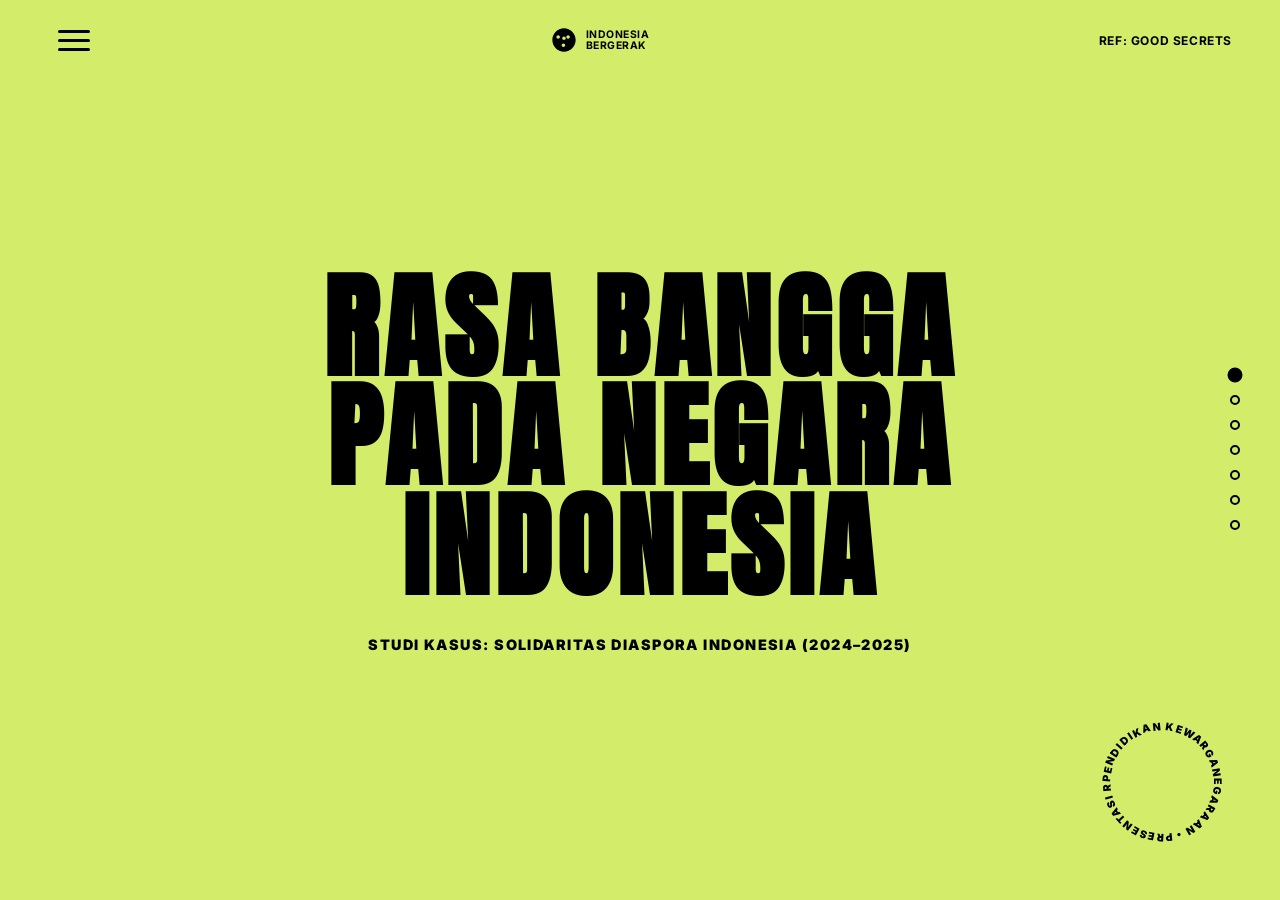
==== index.html @ c0ec4dff "feat: add PKN course materials and leadership reflection assignment documents" ====
<!DOCTYPE html>
<html lang="id">
<head>
  <meta charset="UTF-8">
  <meta name="viewport" content="width=device-width, initial-scale=1.0">
  <title>Rasa Bangga pada Negara Indonesia - Presentasi PKN</title>
  
  <!-- Google Fonts: Inter and Anton -->
  <link rel="preconnect" href="https://fonts.googleapis.com">
  <link rel="preconnect" href="https://fonts.gstatic.com" crossorigin>
  <link href="https://fonts.googleapis.com/css2?family=Anton&family=Inter:wght@400;500;700;900&display=swap" rel="stylesheet">
  
  <link rel="stylesheet" href="style.css">
</head>
<body class="theme-lime">

  <!-- Core Icons (SVGs) -->
  <svg style="display: none;">
    <!-- Megaphone Icon -->
    <g id="icon-megaphone">
      <path d="M20 21h-4v-2h4v2zm-2-8.5c0-.83.67-1.5 1.5-1.5s1.5.67 1.5 1.5-.67 1.5-1.5 1.5-1.5-.67-1.5-1.5zm-5-3.5c0-.83.67-1.5 1.5-1.5s1.5.67 1.5 1.5-.67 1.5-1.5 1.5-1.5-.67-1.5-1.5zM3 9v6h4l5 5V4L7 9H3zm13.5 3c0-1.77-1.02-3.29-2.5-4.03v8.05c1.48-.73 2.5-2.25 2.5-4.02z"/>
    </g>
    <!-- Globe/World Icon -->
    <g id="icon-globe">
      <path d="M12 2C6.48 2 2 6.48 2 12s4.48 10 10 10 10-4.48 10-10S17.52 2 12 2zm-1 17.93c-3.95-.49-7-3.85-7-7.93 0-.62.08-1.21.21-1.79L9 15v1c0 1.1.9 2 2 2v1.93zm6.9-2.53c-.26-.81-1-1.4-1.9-1.4h-1v-3c0-.55-.45-1-1-1h-6v-2h2c.55 0 1-.45 1-1V7h2c1.1 0 2-.9 2-2v-.41c2.93 1.19 5 4.06 5 7.41 0 2.08-.8 3.97-2.1 5.39z"/>
    </g>
    <!-- Palm Tree Icon -->
    <g id="icon-palm">
      <path d="M12 2C6.48 2 2 6.48 2 12c0 4.19 2.58 7.78 6.26 9.29.34-.69.74-1.63.74-2.29 0-.48-.06-.9-.12-1.39-2.18-.57-3.88-2.52-3.88-4.91 0-2.31 1.58-4.24 3.7-4.81.08.77.2 1.83.4 2.87-1.47.65-2.48 2.13-2.48 3.84 0 1.79 1.1 3.29 2.67 3.89-.04-.54-.1-1.23-.1-1.89 0-3.32 1.34-6 3-6s3 2.68 3 6c0 .66-.06 1.35-.1 1.89 1.57-.6 2.67-2.1 2.67-3.89 0-1.71-1.01-3.19-2.48-3.84.2-1.04.32-2.1.4-2.87 2.12.57 3.7 2.5 3.7 4.81 0 2.39-1.7 4.34-3.88 4.91-.06.49-.12.91-.12 1.39 0 .66.4 1.6.74 2.29C19.42 19.78 22 16.19 22 12c0-5.52-4.48-10-10-10zm.5 12h-1v4h1v-4z"/>
    </g>
    <!-- Solidarity Fist Icon -->
    <g id="icon-fist">
      <path d="M12 2C6.48 2 2 6.48 2 12c0 3.77 2.09 7.05 5.19 8.78L8.7 18.2C6.4 16.9 5 14.6 5 12c0-3.9 3.1-7 7-7s7 3.1 7 7c0 2.6-1.4 4.9-3.7 6.2l1.5 2.6c3.1-1.7 5.2-5 5.2-8.8 0-5.52-4.48-10-10-10zm0 4c-3.3 0-6 2.7-6 6 0 1.9 1 3.6 2.4 4.6l1.5-2.6c-.6-.6-.9-1.3-.9-2 0-1.7 1.3-3 3-3s3 1.3 3 3c0 .7-.3 1.4-.9 2l1.5 2.6c1.4-1 2.4-2.7 2.4-4.6 0-3.3-2.7-6-6-6z"/>
    </g>
    <!-- Butterfly Icon (Good Secrets Stamp) -->
    <g id="icon-butterfly">
      <path d="M12 2C6.5 2 2 6.5 2 12s4.5 10 10 10 10-4.5 10-10S17.5 2 12 2zm1 14.5c0 .8-.7 1.5-1.5 1.5s-1.5-.7-1.5-1.5.7-1.5 1.5-1.5 1.5.7 1.5 1.5zm-1-4.5c-.8 0-1.5-.7-1.5-1.5s.7-1.5 1.5-1.5 1.5.7 1.5 1.5-.7 1.5-1.5 1.5zM8.5 9.5c0 .8-.7 1.5-1.5 1.5S5.5 10.3 5.5 9.5 6.2 8 7 8s1.5.7 1.5 1.5zm8.5 0c0 .8-.7 1.5-1.5 1.5s-1.5-.7-1.5-1.5.7-1.5 1.5-1.5 1.5.7 1.5 1.5z"/>
    </g>
    <!-- Speech bubble Q&A Icon -->
    <g id="icon-speech">
      <path d="M20 2H4c-1.1 0-1.99.9-1.99 2L2 22l4-4h14c1.1 0 2-.9 2-2V4c0-1.1-.9-2-2-2zM6 9h12v2H6V9zm8 5H6v-2h8v2zm4-6H6V6h12v2z"/>
    </g>
  </svg>

  <!-- Navigation Chrome -->
  <header>
    <!-- Left: Hamburger button -->
    <button class="menu-btn" aria-label="Buka Menu" id="menuToggle">
      <span></span>
      <span></span>
      <span></span>
    </button>

    <!-- Center: Dynamic Logo stamp -->
    <div class="logo-center" id="logoCenter">
      <svg viewBox="0 0 24 24">
        <use xlink:href="#icon-butterfly"></use>
      </svg>
      <div style="display: flex; flex-direction: column; font-size: 0.65rem; font-weight: 700; line-height: 1.1; text-transform: uppercase; letter-spacing: 0.05em;">
        <span>Indonesia</span>
        <span>Bergerak</span>
      </div>
    </div>

    <!-- Right: Reference link -->
    <div class="nav-right">
      <a href="https://goodsecrets.co/" target="_blank" class="nav-link" style="font-size: 0.75rem;">Ref: Good Secrets</a>
    </div>
  </header>

  <!-- Slanted Sidebar Drawer -->
  <div class="sidebar" id="sidebarMenu">
    <nav class="sidebar-nav">
      <a href="#cover" class="sidebar-link" data-slide="0"><span>01</span>Cover</a>
      <a href="#intro" class="sidebar-link" data-slide="1"><span>02</span>Latar Belakang</a>
      <a href="#linimasa" class="sidebar-link" data-slide="2"><span>03</span>Linimasa</a>
      <a href="#aksi" class="sidebar-link" data-slide="3"><span>04</span>Cara Aksi</a>
      <a href="#konsep" class="sidebar-link" data-slide="4"><span>05</span>Patriotisme Kritis</a>
      <a href="#refleksi" class="sidebar-link" data-slide="5"><span>06</span>Refleksi Diri</a>
      <a href="#penutup" class="sidebar-link" data-slide="6"><span>07</span>Penutup</a>
    </nav>
  </div>

  <!-- Scroll snaps container -->
  <main class="scroll-container" id="scrollContainer">

    <!-- Slide 1: Cover (Hero) -->
    <section id="cover" class="theme-lime" data-theme="lime">
      <div class="slide-content-full" style="text-align: center;">
        <h1 class="display-text" style="color: var(--color-pure-black);">
          Rasa Bangga<br>Pada Negara<br>Indonesia
        </h1>
        <p class="body-text" style="margin: 0 auto; text-transform: uppercase; font-weight: 900; letter-spacing: 0.1em; font-size: 0.9rem;">
          Studi Kasus: Solidaritas Diaspora Indonesia (2024–2025)
        </p>
      </div>

      <!-- Rotating Circle Badge (Good Secrets Style) -->
      <div class="rotating-badge">
        <svg viewBox="0 0 100 100">
          <path id="circlePath" d="M 50, 50 m -37, 0 a 37,37 0 1,1 74,0 a 37,37 0 1,1 -74,0" fill="none"/>
          <text font-size="7.5" font-weight="900" fill="currentColor" letter-spacing="1">
            <textPath xlink:href="#circlePath">
              PENDIDIKAN KEWARGANEGARAAN • PRESENTASI REFLEKSI DIRI • 
            </textPath>
          </text>
        </svg>
      </div>
    </section>

    <!-- Slide 2: Latar Belakang -->
    <section id="intro" class="theme-indigo" data-theme="indigo">
      <div class="repeating-outline">LATAR BELAKANG</div>
      <div class="slide-grid">
        <div>
          <h2 class="display-text">
            Bergerak<br>Dari Jauh
            <span class="glyph pink">
              <svg viewBox="0 0 24 24" style="width:100%; height:100%; fill:inherit;"><use xlink:href="#icon-globe"></use></svg>
            </span>
          </h2>
        </div>
        <div class="glass-card">
          <h3 class="sub-display hl-lime">Solidaritas Lintas 4 Benua</h3>
          <p class="body-text" style="color: var(--color-offwhite);">
            Biasanya, rasa bangga terhadap negara ditunjukkan lewat cara pasif seperti mempromosikan pariwisata atau budaya. Namun, sejak pertengahan 2024, jutaan diaspora Indonesia membuktikan kebanggaan mereka secara aktif dengan <strong class="hl-lime">turun ke jalan di berbagai negara</strong> untuk mengawal keadilan demokrasi di tanah air.
          </p>
          <p class="body-text" style="color: var(--color-lime); margin-top: 1rem; font-weight: 700;">
            Estimasi Diaspora: 6 - 9 Juta Jiwa di seluruh dunia.
          </p>
        </div>
      </div>
    </section>

    <!-- Slide 3: Linimasa Gerakan -->
    <section id="linimasa" class="theme-dark" data-theme="dark">
      <div class="slide-content-full">
        <h2 class="display-text" style="font-size: clamp(2.5rem, 6vw, 5rem); margin-bottom: 3rem;">
          Linimasa Aksi Diaspora
          <span class="glyph mint">
            <svg viewBox="0 0 24 24" style="width:100%; height:100%; fill:inherit;"><use xlink:href="#icon-palm"></use></svg>
          </span>
        </h2>
        
        <div class="timeline-container">
          <!-- Card 1 -->
          <div class="timeline-card">
            <div class="timeline-date">Agt 2024</div>
            <div class="timeline-title hl-lime">Melbourne Bergerak</div>
            <p class="body-text" style="font-size: 1rem; color: #ccc;">
              Aksi perdana digelar mahasiswa doktoral di depan KJRI Melbourne, menyoroti kekhawatiran terhadap situasi konstitusional tanah air secara damai dan mandiri.
            </p>
          </div>
          <!-- Card 2 -->
          <div class="timeline-card" style="border-top-color: var(--color-pink);">
            <div class="timeline-date" style="color: var(--color-pink);">Mar 2025</div>
            <div class="timeline-title hl-lime">Indonesia Gelap</div>
            <p class="body-text" style="font-size: 1rem; color: #ccc;">
              Aksi serentak di Melbourne (Australia) dan Brandenburg Gate (Berlin, Jerman). Diaspora membentangkan spanduk bertuliskan isu kemunduran demokrasi.
            </p>
          </div>
          <!-- Card 3 -->
          <div class="timeline-card" style="border-top-color: var(--color-mint);">
            <div class="timeline-date" style="color: var(--color-mint);">Sept 2025</div>
            <div class="timeline-title hl-lime">Puncak Gelombang</div>
            <p class="body-text" style="font-size: 1rem; color: #ccc;">
              Lebih dari 400 WNI berkumpul di Federation Square, Melbourne menyuarakan tuntutan, disusul demonstrasi serupa di New York, London, dan Rotterdam.
            </p>
          </div>
        </div>
      </div>
    </section>

    <!-- Slide 4: Cara Aksi & Karakteristik -->
    <section id="aksi" class="theme-lime" data-theme="lime">
      <div class="slide-content-full">
        <h2 class="display-text" style="font-size: clamp(2.5rem, 6vw, 5rem); color: var(--color-pure-black);">
          Aksi yang Kreatif & Bermartabat
          <span class="glyph coral">
            <svg viewBox="0 0 24 24" style="width:100%; height:100%; fill:inherit;"><use xlink:href="#icon-megaphone"></use></svg>
          </span>
        </h2>

        <div class="feature-grid">
          <!-- Feature 1 -->
          <div class="feature-card">
            <svg class="feature-icon" viewBox="0 0 24 24"><use xlink:href="#icon-megaphone"></use></svg>
            <h3 class="feature-title">Seni & Puisi</h3>
            <p style="font-size: 0.9rem; line-height: 1.4;">Menggunakan sastra dan orasi puitis sebagai bentuk protes damai nan berkelas.</p>
          </div>
          <!-- Feature 2 -->
          <div class="feature-card">
            <svg class="feature-icon" viewBox="0 0 24 24"><use xlink:href="#icon-globe"></use></svg>
            <h3 class="feature-title">Musik</h3>
            <p style="font-size: 0.9rem; line-height: 1.4;">Menyanyikan lagu kebangsaan dan perjuangan di ruang publik perkotaan luar negeri.</p>
          </div>
          <!-- Feature 3 -->
          <div class="feature-card">
            <svg class="feature-icon" viewBox="0 0 24 24"><use xlink:href="#icon-fist"></use></svg>
            <h3 class="feature-title">Petisi</h3>
            <p style="font-size: 0.9rem; line-height: 1.4;">Menyusun surat terbuka dan menggalang tanda tangan petisi untuk pembuat kebijakan.</p>
          </div>
          <!-- Feature 4 -->
          <div class="feature-card">
            <svg class="feature-icon" viewBox="0 0 24 24"><use xlink:href="#icon-butterfly"></use></svg>
            <h3 class="feature-title">Lokal & Global</h3>
            <p style="font-size: 0.9rem; line-height: 1.4;">Berkolaborasi dengan jaringan internasional untuk mempopulerkan isu keadilan.</p>
          </div>
        </div>
      </div>
    </section>

    <!-- Slide 5: Konsep Patriotisme Kritis -->
    <section id="konsep" class="theme-indigo" data-theme="indigo">
      <div class="repeating-outline" style="-webkit-text-stroke: 1px rgba(255,255,255,0.08);">PATRIOTISME</div>
      <div class="slide-content-full">
        <h2 class="display-text" style="font-size: clamp(3rem, 7vw, 6rem);">
          Patriotisme<br>Kritis
          <span class="glyph pink">
            <svg viewBox="0 0 24 24" style="width:100%; height:100%; fill:inherit;"><use xlink:href="#icon-fist"></use></svg>
          </span>
        </h2>
        <div style="max-width: 900px; margin-top: 2rem;">
          <p class="sub-display hl-lime">Rasa Bangga Tidak Selalu Berwajah Senyuman</p>
          <p class="body-text" style="color: var(--color-offwhite); font-size: 1.35rem; line-height: 1.7;">
            Kebanggaan sejati tidak menuntut warganya membenarkan segala tindakan negara. Konsep <strong class="hl-lime">Patriotisme Kritis</strong> mengajarkan bahwa bentuk cinta tanah air terbesar justru ditunjukkan ketika warga negaranya memiliki keberanian untuk meluruskan hal-hal menyimpang, demi menjaga cita-cita luhur Pancasila dan konstitusi tetap tegak.
          </p>
        </div>
      </div>
    </section>

    <!-- Slide 6: Refleksi Diri -->
    <section id="refleksi" class="theme-offwhite" data-theme="offwhite">
      <div class="slide-content-full">
        <div class="qa-box">
          <div class="question">
            <h2 class="sub-display hl-lime" style="margin-bottom: 0.5rem; font-size: 1.2rem; font-family: var(--font-body); letter-spacing: 0.05em;">Pertanyaan Refleksi</h2>
            <h3 style="font-family: var(--font-body); font-weight: 800; font-size: clamp(1.8rem, 3.5vw, 2.6rem); margin-bottom: 0; color: var(--color-offwhite); line-height: 1.2; letter-spacing: -0.02em;">
              Apakah Anda bangga menjadi Warga Negara Indonesia?
            </h3>
          </div>
          <div class="answer">
            <h2 class="sub-display hl-pink" style="margin-bottom: 0.5rem; font-size: 1.2rem; font-family: var(--font-body); letter-spacing: 0.05em;">Jawaban & Penjelasan</h2>
            <p class="body-text" style="font-size: clamp(1rem, 1.6vw, 1.2rem); line-height: 1.6; color: #ddd;">
              <strong class="hl-lime">Ya, saya sangat bangga.</strong> Kebanggaan saya tidak semata-mata bertumpu pada warisan sejarah masa lalu, pariwisata, atau kebudayaan. Lebih dari itu, saya bangga pada <strong class="hl-pink">karakter masyarakatnya yang tidak apatis</strong>. Solidaritas diaspora membuktikan bahwa empati melampaui batas geografis. Saya bangga menjadi bagian dari warga negara yang kritis, dinamis, dan memiliki kepedulian mendalam terhadap masa depan demokrasi serta keadilan sosial di Indonesia.
            </p>
          </div>
        </div>
      </div>
    </section>

    <!-- Slide 7: Penutup -->
    <section id="penutup" class="theme-dark" data-theme="dark">
      <div class="slide-content-full" style="text-align: center;">
        <h2 class="display-text" style="color: var(--color-lime); font-size: clamp(4rem, 10vw, 9rem);">
          WOW. YES. SOLD.<br>TERIMA KASIH
        </h2>
        <p class="body-text" style="margin: 2rem auto 0; font-size: 1.1rem; color: #ccc; max-width: 600px;">
          "Rasa bangga yang sejati adalah rasa bangga yang mendorong perbaikan ke arah yang lebih baik."
        </p>
        <div style="margin-top: 3rem; display: flex; justify-content: center; gap: 2rem; font-size: 0.8rem; text-transform: uppercase; letter-spacing: 0.05em; font-weight: 700; color: var(--color-offwhite);">
          <span>Referensi: Kompas • Tempo • CNBC • VOA</span>
        </div>
      </div>
    </section>

  </main>

  <!-- Floating Dot Navigation (Right Side) -->
  <div class="dot-nav" id="dotNav">
    <button class="dot-link active" data-slide="0" aria-label="Slide 1" title="Cover"></button>
    <button class="dot-link" data-slide="1" aria-label="Slide 2" title="Latar Belakang"></button>
    <button class="dot-link" data-slide="2" aria-label="Slide 3" title="Linimasa"></button>
    <button class="dot-link" data-slide="3" aria-label="Slide 4" title="Cara Aksi"></button>
    <button class="dot-link" data-slide="4" aria-label="Slide 5" title="Patriotisme Kritis"></button>
    <button class="dot-link" data-slide="5" aria-label="Slide 6" title="Refleksi Diri"></button>
    <button class="dot-link" data-slide="6" aria-label="Slide 7" title="Penutup"></button>
  </div>

  <script src="script.js"></script>
</body>
</html>
---- style.css ----
:root {
  /* Colors from Good Secrets */
  --color-lime: #d3ed6b;
  --color-indigo: #6464ff;
  --color-dark: #0e0e0e;
  --color-offwhite: #efefef;
  --color-pure-black: #000000;
  
  --color-pink: #db53e2;
  --color-mint: #58ba98;
  --color-coral: #f1584b;

  /* Fonts */
  --font-display: 'Anton', sans-serif;
  --font-body: 'Inter', sans-serif;

  /* Navigation & UI sizing */
  --header-height: 80px;
}

* {
  box-sizing: border-box;
  margin: 0;
  padding: 0;
  -webkit-font-smoothing: antialiased;
  -moz-osx-font-smoothing: grayscale;
}

body {
  font-family: var(--font-body);
  background-color: var(--color-lime);
  color: var(--color-pure-black);
  overflow: hidden;
  transition: background-color 0.8s cubic-bezier(0.16, 1, 0.3, 1), color 0.8s cubic-bezier(0.16, 1, 0.3, 1);
  height: 100vh;
  width: 100vw;
}

/* Custom Scroll Container for Snap Scrolling */
.scroll-container {
  height: 100vh;
  overflow-y: scroll;
  scroll-snap-type: y mandatory;
  scroll-behavior: smooth;
  -webkit-overflow-scrolling: touch;
}

/* Floating Navigation Chrome */
header {
  position: fixed;
  top: 0;
  left: 0;
  width: 100%;
  height: var(--header-height);
  display: flex;
  justify-content: space-between;
  align-items: center;
  padding: 0 3rem;
  z-index: 100;
  pointer-events: none;
}

header * {
  pointer-events: auto;
}

.menu-btn {
  background: none;
  border: none;
  cursor: pointer;
  display: flex;
  flex-direction: column;
  gap: 6px;
  padding: 10px;
  z-index: 110;
}

.menu-btn span {
  display: block;
  width: 32px;
  height: 3px;
  background-color: currentColor;
  border-radius: 2px;
  transition: transform 0.4s cubic-bezier(0.16, 1, 0.3, 1), background-color 0.4s;
}

/* Hamburger active transformation */
.menu-btn.active span:nth-child(1) {
  transform: translateY(9px) rotate(45deg);
}

.menu-btn.active span {
  background-color: var(--color-offwhite);
}

.menu-btn.active span:nth-child(2) {
  opacity: 0;
}

.menu-btn.active span:nth-child(3) {
  transform: translateY(-9px) rotate(-45deg);
}

.logo-center {
  display: flex;
  align-items: center;
  gap: 8px;
  transition: opacity 0.5s ease;
}

.logo-center svg {
  width: 28px;
  height: 28px;
  fill: currentColor;
}

.nav-right {
  display: flex;
  align-items: center;
  gap: 1.5rem;
}

.nav-link {
  text-decoration: none;
  font-weight: 700;
  font-size: 0.9rem;
  color: currentColor;
  text-transform: uppercase;
  letter-spacing: 0.05em;
  transition: opacity 0.3s;
}

.nav-link:hover {
  opacity: 0.7;
}

/* Sidebar Slanted Drawer */
.sidebar {
  position: fixed;
  top: 0;
  left: 0;
  width: 100%;
  height: 100vh;
  background-color: var(--color-dark);
  color: var(--color-offwhite);
  z-index: 90;
  transform: translateX(-100%);
  transition: transform 0.6s cubic-bezier(0.16, 1, 0.3, 1);
  display: flex;
  align-items: center;
  padding: 10% 5% 5% 10%;
}

.sidebar.active {
  transform: translateX(0);
}

.sidebar-nav {
  display: flex;
  flex-direction: column;
  gap: 2rem;
}

.sidebar-link {
  font-family: var(--font-display);
  font-size: clamp(3rem, 8vw, 6rem);
  text-decoration: none;
  color: var(--color-offwhite);
  text-transform: uppercase;
  letter-spacing: 0.04em;
  line-height: 1.0;
  transition: color 0.3s, transform 0.3s;
}

.sidebar-link:hover {
  color: var(--color-lime);
  transform: skewX(-5deg) translateX(15px);
}

.sidebar-link span {
  font-family: var(--font-body);
  font-size: 1.5rem;
  font-weight: 400;
  color: rgba(255, 255, 255, 0.35);
  margin-right: 1.5rem;
  vertical-align: middle;
}

/* Individual Slide Settings */
section {
  scroll-snap-align: start;
  height: 100vh;
  width: 100vw;
  display: flex;
  flex-direction: column;
  justify-content: center;
  padding: var(--header-height) 8% 4% 8%;
  position: relative;
  overflow: hidden;
  background-color: transparent !important;
}

/* Grid & Flex layouts for slides */
.slide-grid {
  display: grid;
  grid-template-columns: 1fr 1fr;
  gap: 4rem;
  align-items: center;
  width: 100%;
  max-width: 1400px;
  margin: 0 auto;
}

.slide-content-full {
  width: 100%;
  max-width: 1200px;
  margin: 0 auto;
}

/* Typography styles */
.display-text {
  font-family: var(--font-display);
  font-size: clamp(3.5rem, 9vw, 8rem);
  text-transform: uppercase;
  line-height: 0.95;
  letter-spacing: 0.04em;
  margin-bottom: 2rem;
}

.sub-display {
  font-size: clamp(1.2rem, 3vw, 2.2rem);
  font-weight: 900;
  text-transform: uppercase;
  letter-spacing: -0.01em;
  line-height: 1.1;
  margin-bottom: 1.5rem;
}

.body-text {
  font-size: clamp(1rem, 1.8vw, 1.3rem);
  line-height: 1.6;
  font-weight: 400;
  max-width: 800px;
}

/* Highlight accent markers */
.hl-lime { color: var(--color-lime); }
.hl-indigo { color: var(--color-indigo); }
.hl-pink { color: var(--color-pink); }
.hl-mint { color: var(--color-mint); }
.hl-coral { color: var(--color-coral); }

/* Playful Inline Vector Icons */
.glyph {
  display: inline-flex;
  align-items: center;
  justify-content: center;
  vertical-align: middle;
  width: clamp(35px, 6vw, 65px);
  height: clamp(35px, 6vw, 65px);
  border-radius: 50%;
  margin: 0 8px;
  transform: translateY(-5px);
  padding: 8px;
}

.glyph-small {
  width: 30px;
  height: 30px;
  border-radius: 50%;
  margin: 0 4px;
  transform: translateY(-2px);
  padding: 5px;
}

.glyph.pink { background-color: var(--color-pink); fill: var(--color-offwhite); }
.glyph.mint { background-color: var(--color-mint); fill: var(--color-dark); }
.glyph.coral { background-color: var(--color-coral); fill: var(--color-offwhite); }
.glyph.lime { background-color: var(--color-lime); fill: var(--color-dark); }
.glyph.indigo { background-color: var(--color-indigo); fill: var(--color-offwhite); }

/* Rotating badge on landing */
.rotating-badge {
  position: absolute;
  bottom: 3rem;
  right: 3rem;
  width: 140px;
  height: 140px;
  animation: rotate 12s linear infinite;
  display: flex;
  align-items: center;
  justify-content: center;
}

.rotating-badge svg {
  width: 100%;
  height: 100%;
  fill: currentColor;
}

@keyframes rotate {
  from { transform: rotate(0deg); }
  to { transform: rotate(360deg); }
}

/* Card components for slide content */
.glass-card {
  background: rgba(255, 255, 255, 0.06);
  border: 1px solid rgba(255, 255, 255, 0.15);
  border-radius: 24px;
  padding: 2.5rem;
  backdrop-filter: blur(10px);
  box-shadow: 0 20px 40px rgba(0,0,0,0.1);
  transition: transform 0.4s cubic-bezier(0.16, 1, 0.3, 1), border-color 0.4s;
}

.glass-card:hover {
  transform: translateY(-8px);
  border-color: rgba(255, 255, 255, 0.3);
}

.light-theme .glass-card {
  background: rgba(0, 0, 0, 0.03);
  border: 1px solid rgba(0, 0, 0, 0.1);
}

.light-theme .glass-card:hover {
  border-color: rgba(0, 0, 0, 0.2);
}

/* Timeline Layout for Slide 3 */
.timeline-container {
  display: grid;
  grid-template-columns: repeat(3, 1fr);
  gap: 2rem;
  width: 100%;
  margin-top: 2rem;
}

.timeline-card {
  border-top: 4px solid var(--color-indigo);
  padding-top: 1.5rem;
  display: flex;
  flex-direction: column;
  gap: 1rem;
}

.timeline-date {
  font-family: var(--font-display);
  font-size: 2rem;
  text-transform: uppercase;
  color: var(--color-lime);
}

.timeline-title {
  font-size: 1.25rem;
  font-weight: 700;
  text-transform: uppercase;
}

/* Grid layout for features in Slide 4 */
.feature-grid {
  display: grid;
  grid-template-columns: repeat(4, 1fr);
  gap: 1.5rem;
  margin-top: 2rem;
}

.feature-card {
  border: 2px solid var(--color-dark);
  border-radius: 20px;
  padding: 2rem;
  display: flex;
  flex-direction: column;
  gap: 1rem;
  transition: background-color 0.3s, color 0.3s;
}

.feature-card:hover {
  background-color: var(--color-dark);
  color: var(--color-lime);
}

.feature-icon {
  width: 40px;
  height: 40px;
  fill: currentColor;
}

.feature-title {
  font-family: var(--font-display);
  font-size: 1.8rem;
  text-transform: uppercase;
  line-height: 1;
}

/* FAQ / QA component for Slide 6 */
.qa-box {
  background-color: var(--color-pure-black);
  color: var(--color-offwhite);
  border-radius: 32px;
  padding: 4rem;
  display: flex;
  flex-direction: column;
  gap: 2.5rem;
  max-width: 900px;
  margin: 0 auto;
  box-shadow: 0 30px 60px rgba(0,0,0,0.15);
}

.question {
  border-left: 6px solid var(--color-indigo);
  padding-left: 1.5rem;
}

.answer {
  border-left: 6px solid var(--color-lime);
  padding-left: 1.5rem;
}

/* Repeating Outline Border for Sections */
.repeating-outline {
  position: absolute;
  top: 50%;
  left: 2rem;
  transform: translateY(-50%) rotate(-90deg);
  font-family: var(--font-display);
  font-size: 5rem;
  color: transparent;
  -webkit-text-stroke: 1px rgba(255, 255, 255, 0.05);
  text-transform: uppercase;
  letter-spacing: 0.1em;
  white-space: nowrap;
  pointer-events: none;
  z-index: 1;
}

/* Color theme mappings for JS triggers */
.theme-lime {
  background-color: var(--color-lime);
  color: var(--color-pure-black);
}

.theme-indigo {
  background-color: var(--color-indigo);
  color: var(--color-offwhite);
}

.theme-dark {
  background-color: var(--color-dark);
  color: var(--color-offwhite);
}

.theme-offwhite {
  background-color: var(--color-offwhite);
  color: var(--color-pure-black);
}

/* Floating Dot Navigation (Right Side) */
.dot-nav {
  position: fixed;
  right: 2.5rem;
  top: 50%;
  transform: translateY(-50%);
  display: flex;
  flex-direction: column;
  gap: 15px;
  z-index: 95;
}

.dot-link {
  width: 10px;
  height: 10px;
  border-radius: 50%;
  border: 2px solid currentColor;
  background: transparent;
  cursor: pointer;
  transition: transform 0.3s cubic-bezier(0.16, 1, 0.3, 1), background-color 0.3s, border-color 0.3s;
}

.dot-link:hover {
  transform: scale(1.3);
}

.dot-link.active {
  background-color: currentColor;
  transform: scale(1.5);
}

/* Scroll Reveal System */
section .display-text,
section .sub-display,
section .body-text,
section .glass-card,
section .timeline-card,
section .feature-card,
section .qa-box,
section .rotating-badge {
  opacity: 0;
  transform: translateY(30px);
  transition: opacity 0.8s cubic-bezier(0.16, 1, 0.3, 1), transform 0.8s cubic-bezier(0.16, 1, 0.3, 1);
}

section.active .display-text {
  opacity: 1;
  transform: translateY(0);
  transition-delay: 0.05s;
}

section.active .sub-display {
  opacity: 1;
  transform: translateY(0);
  transition-delay: 0.15s;
}

section.active .body-text {
  opacity: 1;
  transform: translateY(0);
  transition-delay: 0.25s;
}

section.active .glass-card,
section.active .qa-box {
  opacity: 1;
  transform: translateY(0);
  transition-delay: 0.35s;
}

/* Timeline staggered entry */
section.active .timeline-card:nth-child(1) {
  opacity: 1;
  transform: translateY(0);
  transition-delay: 0.3s;
}
section.active .timeline-card:nth-child(2) {
  opacity: 1;
  transform: translateY(0);
  transition-delay: 0.45s;
}
section.active .timeline-card:nth-child(3) {
  opacity: 1;
  transform: translateY(0);
  transition-delay: 0.6s;
}

/* Feature card staggered entry */
section.active .feature-card:nth-child(1) {
  opacity: 1;
  transform: translateY(0);
  transition-delay: 0.25s;
}
section.active .feature-card:nth-child(2) {
  opacity: 1;
  transform: translateY(0);
  transition-delay: 0.35s;
}
section.active .feature-card:nth-child(3) {
  opacity: 1;
  transform: translateY(0);
  transition-delay: 0.45s;
}
section.active .feature-card:nth-child(4) {
  opacity: 1;
  transform: translateY(0);
  transition-delay: 0.55s;
}

section.active .rotating-badge {
  opacity: 1;
  transform: translateY(0);
  transition-delay: 0.4s;
}

/* Sidebar Link Stagger Entry */
.sidebar-link {
  opacity: 0;
  transform: translateY(20px);
  transition: opacity 0.5s cubic-bezier(0.16, 1, 0.3, 1), transform 0.5s cubic-bezier(0.16, 1, 0.3, 1), color 0.3s;
}

.sidebar.active .sidebar-link {
  opacity: 1;
  transform: translateY(0);
}

.sidebar.active .sidebar-link:nth-child(1) { transition-delay: 0.1s; }
.sidebar.active .sidebar-link:nth-child(2) { transition-delay: 0.18s; }
.sidebar.active .sidebar-link:nth-child(3) { transition-delay: 0.26s; }
.sidebar.active .sidebar-link:nth-child(4) { transition-delay: 0.34s; }
.sidebar.active .sidebar-link:nth-child(5) { transition-delay: 0.42s; }
.sidebar.active .sidebar-link:nth-child(6) { transition-delay: 0.5s; }
.sidebar.active .sidebar-link:nth-child(7) { transition-delay: 0.58s; }

/* Responsive adjustments */
@media (max-width: 1024px) {
  .slide-grid {
    grid-template-columns: 1fr;
    gap: 2rem;
  }
  .timeline-container {
    grid-template-columns: 1fr;
    gap: 1.5rem;
  }
  .feature-grid {
    grid-template-columns: 1fr 1fr;
  }
  header {
    padding: 0 1.5rem;
  }
  .qa-box {
    padding: 2.5rem;
  }
  .dot-nav {
    right: 1.25rem;
  }
}

@media (max-width: 640px) {
  .feature-grid {
    grid-template-columns: 1fr;
  }
  .rotating-badge {
    display: none;
  }
  .dot-nav {
    display: none;
  }
}
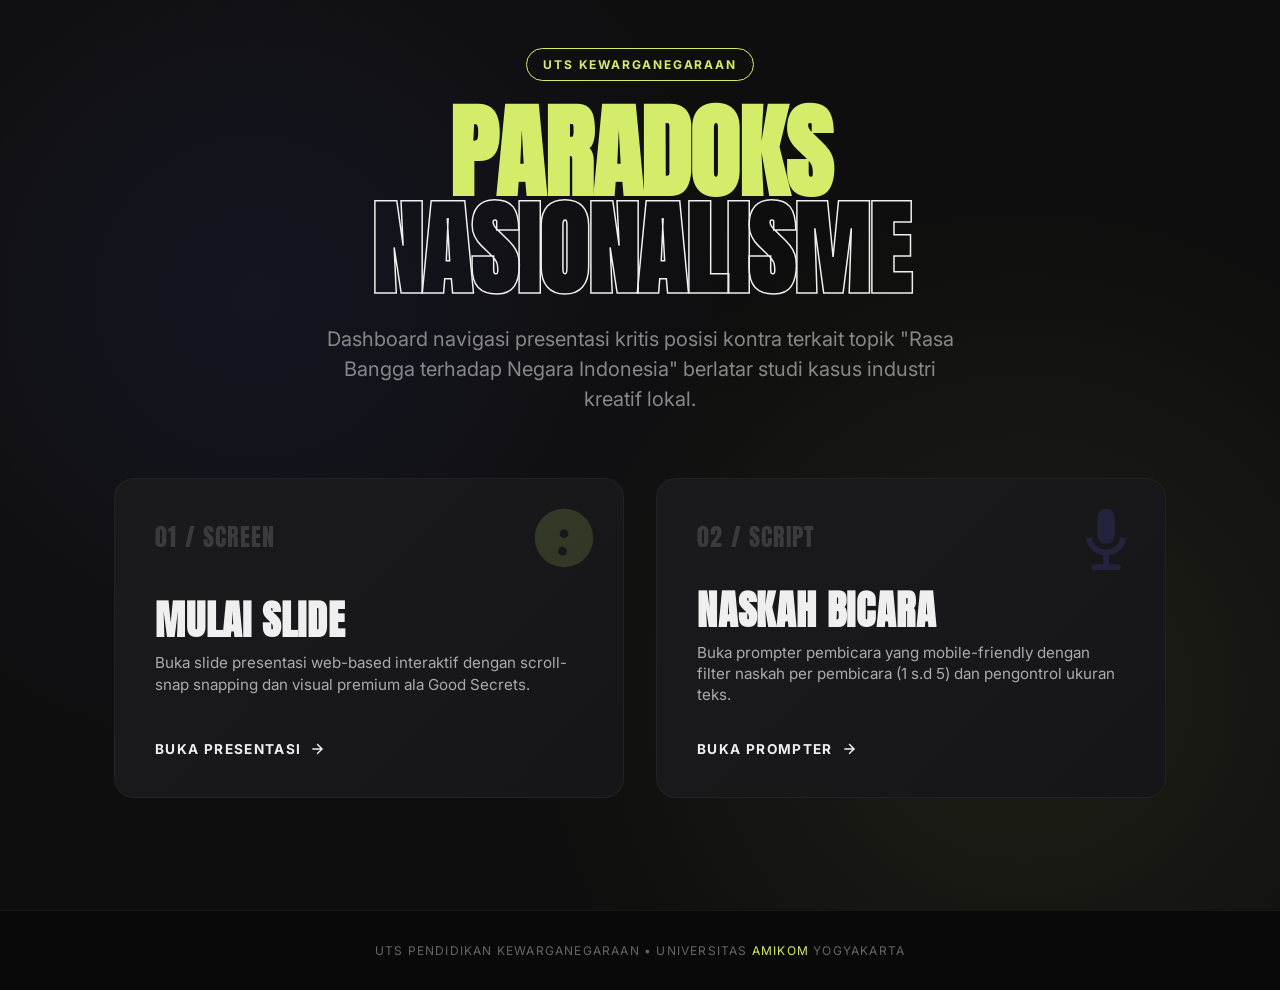
==== commit 0b751b32: "feat: add course materials and leadership reflection documentation for Pendidikan Kewarganegaraan" ====
--- a/index.html
+++ b/index.html
@@ -3,280 +3,326 @@
 <head>
   <meta charset="UTF-8">
   <meta name="viewport" content="width=device-width, initial-scale=1.0">
-  <title>Rasa Bangga pada Negara Indonesia - Presentasi PKN</title>
+  <title>Portal Presentasi PKN — Kelompok Kontra</title>
   
   <!-- Google Fonts: Inter and Anton -->
   <link rel="preconnect" href="https://fonts.googleapis.com">
   <link rel="preconnect" href="https://fonts.gstatic.com" crossorigin>
-  <link href="https://fonts.googleapis.com/css2?family=Anton&family=Inter:wght@400;500;700;900&display=swap" rel="stylesheet">
+  <link href="https://fonts.googleapis.com/css2?family=Anton&family=Inter:wght@400;600;700;900&display=swap" rel="stylesheet">
   
-  <link rel="stylesheet" href="style.css">
+  <style>
+    :root {
+      --color-lime: #d3ed6b;
+      --color-indigo: #6464ff;
+      --color-dark: #0e0e0e;
+      --color-card-bg: #161618;
+      --color-offwhite: #efefef;
+      --color-pure-black: #000000;
+      --color-pink: #db53e2;
+      --color-coral: #f1584b;
+      
+      --font-body: 'Inter', sans-serif;
+      --font-display: 'Anton', sans-serif;
+    }
+
+    * {
+      box-sizing: border-box;
+      margin: 0;
+      padding: 0;
+    }
+
+    body {
+      background-color: var(--color-dark);
+      color: var(--color-offwhite);
+      font-family: var(--font-body);
+      min-height: 100vh;
+      display: flex;
+      flex-direction: column;
+      justify-content: space-between;
+      overflow-x: hidden;
+      position: relative;
+    }
+
+    /* Grid Background Decorative */
+    body::before {
+      content: "";
+      position: absolute;
+      top: 0;
+      left: 0;
+      width: 100%;
+      height: 100%;
+      background-image: 
+        radial-gradient(circle at 20% 30%, rgba(100, 100, 255, 0.08) 0%, transparent 40%),
+        radial-gradient(circle at 80% 70%, rgba(211, 237, 107, 0.08) 0%, transparent 40%);
+      pointer-events: none;
+      z-index: 0;
+    }
+
+    .container {
+      width: 100%;
+      max-width: 1100px;
+      margin: 0 auto;
+      padding: 3rem 1.5rem;
+      position: relative;
+      z-index: 1;
+      flex: 1;
+      display: flex;
+      flex-direction: column;
+      justify-content: center;
+    }
+
+    header {
+      text-align: center;
+      margin-bottom: 4rem;
+    }
+
+    .badge {
+      display: inline-block;
+      border: 1px solid var(--color-lime);
+      color: var(--color-lime);
+      font-weight: 700;
+      font-size: 0.75rem;
+      text-transform: uppercase;
+      letter-spacing: 0.15em;
+      padding: 0.5rem 1rem;
+      border-radius: 50px;
+      margin-bottom: 1.5rem;
+    }
+
+    h1 {
+      font-family: var(--font-display);
+      font-size: clamp(3rem, 8vw, 6.5rem);
+      line-height: 0.95;
+      text-transform: uppercase;
+      letter-spacing: -0.01em;
+      margin-bottom: 1.5rem;
+    }
+
+    h1 span.outline {
+      color: transparent;
+      -webkit-text-stroke: 1.5px var(--color-offwhite);
+    }
+
+    h1 span.lime-highlight {
+      color: var(--color-lime);
+    }
+
+    .subtitle {
+      font-size: clamp(1rem, 2vw, 1.25rem);
+      color: #888;
+      max-width: 650px;
+      margin: 0 auto;
+      line-height: 1.5;
+    }
+
+    .grid-portal {
+      display: grid;
+      grid-template-columns: 1fr;
+      gap: 2rem;
+      margin-bottom: 4rem;
+    }
+
+    @media (min-width: 768px) {
+      .grid-portal {
+        grid-template-columns: 1fr 1fr;
+      }
+    }
+
+    .card {
+      background: var(--color-card-bg);
+      border: 1px solid rgba(255, 255, 255, 0.05);
+      border-radius: 20px;
+      padding: 2.5rem;
+      text-decoration: none;
+      color: var(--color-offwhite);
+      transition: all 0.4s cubic-bezier(0.16, 1, 0.3, 1);
+      display: flex;
+      flex-direction: column;
+      justify-content: space-between;
+      height: 320px;
+      position: relative;
+      overflow: hidden;
+    }
+
+    .card::before {
+      content: "";
+      position: absolute;
+      top: 0;
+      left: 0;
+      width: 100%;
+      height: 100%;
+      background: linear-gradient(135deg, rgba(255,255,255,0.02) 0%, transparent 100%);
+      transition: opacity 0.4s ease;
+    }
+
+    .card-num {
+      font-family: var(--font-display);
+      font-size: 1.5rem;
+      color: rgba(255, 255, 255, 0.15);
+      letter-spacing: 0.05em;
+    }
+
+    .card-title {
+      font-family: var(--font-display);
+      font-size: 2.5rem;
+      text-transform: uppercase;
+      line-height: 1;
+      margin-top: 2rem;
+      margin-bottom: 0.75rem;
+      letter-spacing: 0.02em;
+      transition: color 0.3s ease;
+    }
+
+    .card-desc {
+      font-size: 0.95rem;
+      color: #aaa;
+      line-height: 1.4;
+      margin-bottom: 2rem;
+      flex-grow: 1;
+    }
+
+    .card-action {
+      font-size: 0.85rem;
+      font-weight: 700;
+      text-transform: uppercase;
+      letter-spacing: 0.1em;
+      display: flex;
+      align-items: center;
+      gap: 0.5rem;
+      transition: transform 0.3s ease;
+    }
+
+    .card-action svg {
+      width: 16px;
+      height: 16px;
+      fill: currentColor;
+      transition: transform 0.3s ease;
+    }
+
+    /* Individual Card Hover Effects */
+    .card-presentation:hover {
+      border-color: var(--color-lime);
+      box-shadow: 0 10px 40px rgba(211, 237, 107, 0.08);
+      transform: translateY(-5px);
+    }
+    .card-presentation:hover .card-title {
+      color: var(--color-lime);
+    }
+    .card-presentation:hover .card-action {
+      color: var(--color-lime);
+    }
+    .card-presentation:hover .card-action svg {
+      transform: translateX(5px);
+    }
+
+    .card-prompter:hover {
+      border-color: var(--color-indigo);
+      box-shadow: 0 10px 40px rgba(100, 100, 255, 0.1);
+      transform: translateY(-5px);
+    }
+    .card-prompter:hover .card-title {
+      color: var(--color-indigo);
+    }
+    .card-prompter:hover .card-action {
+      color: var(--color-indigo);
+    }
+    .card-prompter:hover .card-action svg {
+      transform: translateX(5px);
+    }
+
+    /* Floating stamp decorator */
+    .floating-stamp {
+      position: absolute;
+      right: 1.5rem;
+      top: 1.5rem;
+      width: 70px;
+      height: 70px;
+      opacity: 0.15;
+      pointer-events: none;
+      transition: opacity 0.3s ease, transform 0.3s ease;
+    }
+
+    .card-presentation:hover .floating-stamp {
+      opacity: 0.6;
+      transform: rotate(45deg);
+    }
+    .card-prompter:hover .floating-stamp {
+      opacity: 0.6;
+      transform: scale(1.1);
+    }
+
+    footer {
+      border-top: 1px solid rgba(255, 255, 255, 0.05);
+      padding: 2rem 1.5rem;
+      text-align: center;
+      background: #09090a;
+      font-size: 0.75rem;
+      color: #666;
+      text-transform: uppercase;
+      letter-spacing: 0.1em;
+      position: relative;
+      z-index: 1;
+    }
+
+    footer span {
+      color: var(--color-lime);
+    }
+  </style>
 </head>
-<body class="theme-lime">
-
-  <!-- Core Icons (SVGs) -->
-  <svg style="display: none;">
-    <!-- Megaphone Icon -->
-    <g id="icon-megaphone">
-      <path d="M20 21h-4v-2h4v2zm-2-8.5c0-.83.67-1.5 1.5-1.5s1.5.67 1.5 1.5-.67 1.5-1.5 1.5-1.5-.67-1.5-1.5zm-5-3.5c0-.83.67-1.5 1.5-1.5s1.5.67 1.5 1.5-.67 1.5-1.5 1.5-1.5-.67-1.5-1.5zM3 9v6h4l5 5V4L7 9H3zm13.5 3c0-1.77-1.02-3.29-2.5-4.03v8.05c1.48-.73 2.5-2.25 2.5-4.02z"/>
-    </g>
-    <!-- Globe/World Icon -->
-    <g id="icon-globe">
-      <path d="M12 2C6.48 2 2 6.48 2 12s4.48 10 10 10 10-4.48 10-10S17.52 2 12 2zm-1 17.93c-3.95-.49-7-3.85-7-7.93 0-.62.08-1.21.21-1.79L9 15v1c0 1.1.9 2 2 2v1.93zm6.9-2.53c-.26-.81-1-1.4-1.9-1.4h-1v-3c0-.55-.45-1-1-1h-6v-2h2c.55 0 1-.45 1-1V7h2c1.1 0 2-.9 2-2v-.41c2.93 1.19 5 4.06 5 7.41 0 2.08-.8 3.97-2.1 5.39z"/>
-    </g>
-    <!-- Palm Tree Icon -->
-    <g id="icon-palm">
-      <path d="M12 2C6.48 2 2 6.48 2 12c0 4.19 2.58 7.78 6.26 9.29.34-.69.74-1.63.74-2.29 0-.48-.06-.9-.12-1.39-2.18-.57-3.88-2.52-3.88-4.91 0-2.31 1.58-4.24 3.7-4.81.08.77.2 1.83.4 2.87-1.47.65-2.48 2.13-2.48 3.84 0 1.79 1.1 3.29 2.67 3.89-.04-.54-.1-1.23-.1-1.89 0-3.32 1.34-6 3-6s3 2.68 3 6c0 .66-.06 1.35-.1 1.89 1.57-.6 2.67-2.1 2.67-3.89 0-1.71-1.01-3.19-2.48-3.84.2-1.04.32-2.1.4-2.87 2.12.57 3.7 2.5 3.7 4.81 0 2.39-1.7 4.34-3.88 4.91-.06.49-.12.91-.12 1.39 0 .66.4 1.6.74 2.29C19.42 19.78 22 16.19 22 12c0-5.52-4.48-10-10-10zm.5 12h-1v4h1v-4z"/>
-    </g>
-    <!-- Solidarity Fist Icon -->
-    <g id="icon-fist">
-      <path d="M12 2C6.48 2 2 6.48 2 12c0 3.77 2.09 7.05 5.19 8.78L8.7 18.2C6.4 16.9 5 14.6 5 12c0-3.9 3.1-7 7-7s7 3.1 7 7c0 2.6-1.4 4.9-3.7 6.2l1.5 2.6c3.1-1.7 5.2-5 5.2-8.8 0-5.52-4.48-10-10-10zm0 4c-3.3 0-6 2.7-6 6 0 1.9 1 3.6 2.4 4.6l1.5-2.6c-.6-.6-.9-1.3-.9-2 0-1.7 1.3-3 3-3s3 1.3 3 3c0 .7-.3 1.4-.9 2l1.5 2.6c1.4-1 2.4-2.7 2.4-4.6 0-3.3-2.7-6-6-6z"/>
-    </g>
-    <!-- Butterfly Icon (Good Secrets Stamp) -->
-    <g id="icon-butterfly">
-      <path d="M12 2C6.5 2 2 6.5 2 12s4.5 10 10 10 10-4.5 10-10S17.5 2 12 2zm1 14.5c0 .8-.7 1.5-1.5 1.5s-1.5-.7-1.5-1.5.7-1.5 1.5-1.5 1.5.7 1.5 1.5zm-1-4.5c-.8 0-1.5-.7-1.5-1.5s.7-1.5 1.5-1.5 1.5.7 1.5 1.5-.7 1.5-1.5 1.5zM8.5 9.5c0 .8-.7 1.5-1.5 1.5S5.5 10.3 5.5 9.5 6.2 8 7 8s1.5.7 1.5 1.5zm8.5 0c0 .8-.7 1.5-1.5 1.5s-1.5-.7-1.5-1.5.7-1.5 1.5-1.5 1.5.7 1.5 1.5z"/>
-    </g>
-    <!-- Speech bubble Q&A Icon -->
-    <g id="icon-speech">
-      <path d="M20 2H4c-1.1 0-1.99.9-1.99 2L2 22l4-4h14c1.1 0 2-.9 2-2V4c0-1.1-.9-2-2-2zM6 9h12v2H6V9zm8 5H6v-2h8v2zm4-6H6V6h12v2z"/>
-    </g>
-  </svg>
-
-  <!-- Navigation Chrome -->
-  <header>
-    <!-- Left: Hamburger button -->
-    <button class="menu-btn" aria-label="Buka Menu" id="menuToggle">
-      <span></span>
-      <span></span>
-      <span></span>
-    </button>
-
-    <!-- Center: Dynamic Logo stamp -->
-    <div class="logo-center" id="logoCenter">
-      <svg viewBox="0 0 24 24">
-        <use xlink:href="#icon-butterfly"></use>
-      </svg>
-      <div style="display: flex; flex-direction: column; font-size: 0.65rem; font-weight: 700; line-height: 1.1; text-transform: uppercase; letter-spacing: 0.05em;">
-        <span>Indonesia</span>
-        <span>Bergerak</span>
-      </div>
+<body>
+
+  <div class="container">
+    <header>
+      <div class="badge">UTS Kewarganegaraan</div>
+      <h1>
+        <span class="lime-highlight">Paradoks</span><br>
+        <span class="outline">Nasionalisme</span>
+      </h1>
+      <p class="subtitle">
+        Dashboard navigasi presentasi kritis posisi kontra terkait topik "Rasa Bangga terhadap Negara Indonesia" berlatar studi kasus industri kreatif lokal.
+      </p>
+    </header>
+
+    <div class="grid-portal">
+      <!-- Card 1: Slide Deck -->
+      <a href="presentation.html" class="card card-presentation">
+        <!-- Butterfly / Presentation Icon -->
+        <svg class="floating-stamp" viewBox="0 0 24 24" fill="var(--color-lime)">
+          <path d="M12 2C6.48 2 2 6.48 2 12s4.48 10 10 10 10-4.48 10-10S17.52 2 12 2zm1 14.5c0 .8-.7 1.5-1.5 1.5s-1.5-.7-1.5-1.5.7-1.5 1.5-1.5 1.5.7 1.5 1.5zm-1-4.5c-.8 0-1.5-.7-1.5-1.5s.7-1.5 1.5-1.5 1.5.7 1.5 1.5-.7 1.5-1.5 1.5z"/>
+        </svg>
+        <span class="card-num">01 / SCREEN</span>
+        <div>
+          <h2 class="card-title">Mulai Slide</h2>
+          <p class="card-desc">Buka slide presentasi web-based interaktif dengan scroll-snap snapping dan visual premium ala Good Secrets.</p>
+        </div>
+        <div class="card-action">
+          <span>Buka Presentasi</span>
+          <svg viewBox="0 0 24 24"><path d="M5 13h11.86l-5.43 5.43 1.42 1.42L21.14 12l-8.29-8.29-1.42 1.42L16.86 11H5v2z"/></svg>
+        </div>
+      </a>
+
+      <!-- Card 2: Prompter -->
+      <a href="prompter.html" class="card card-prompter">
+        <!-- Mic / Prompter Icon -->
+        <svg class="floating-stamp" viewBox="0 0 24 24" fill="var(--color-indigo)">
+          <path d="M12 2A3 3 0 0 0 9 5v6a3 3 0 0 0 6 0V5a3 3 0 0 0-3-3zm7 9a1 1 0 0 1-2 0 5 5 0 0 1-10 0 1 1 0 0 1-2 0 7 7 0 0 0 6 6.93V21h-3a1 1 0 0 0 0 2h8a1 1 0 0 0 0-2h-3v-3.07A7 7 0 0 0 19 11z"/>
+        </svg>
+        <span class="card-num">02 / SCRIPT</span>
+        <div>
+          <h2 class="card-title">Naskah Bicara</h2>
+          <p class="card-desc">Buka prompter pembicara yang mobile-friendly dengan filter naskah per pembicara (1 s.d 5) dan pengontrol ukuran teks.</p>
+        </div>
+        <div class="card-action">
+          <span>Buka Prompter</span>
+          <svg viewBox="0 0 24 24"><path d="M5 13h11.86l-5.43 5.43 1.42 1.42L21.14 12l-8.29-8.29-1.42 1.42L16.86 11H5v2z"/></svg>
+        </div>
+      </a>
     </div>
-
-    <!-- Right: Reference link -->
-    <div class="nav-right">
-      <a href="https://goodsecrets.co/" target="_blank" class="nav-link" style="font-size: 0.75rem;">Ref: Good Secrets</a>
-    </div>
-  </header>
-
-  <!-- Slanted Sidebar Drawer -->
-  <div class="sidebar" id="sidebarMenu">
-    <nav class="sidebar-nav">
-      <a href="#cover" class="sidebar-link" data-slide="0"><span>01</span>Cover</a>
-      <a href="#intro" class="sidebar-link" data-slide="1"><span>02</span>Latar Belakang</a>
-      <a href="#linimasa" class="sidebar-link" data-slide="2"><span>03</span>Linimasa</a>
-      <a href="#aksi" class="sidebar-link" data-slide="3"><span>04</span>Cara Aksi</a>
-      <a href="#konsep" class="sidebar-link" data-slide="4"><span>05</span>Patriotisme Kritis</a>
-      <a href="#refleksi" class="sidebar-link" data-slide="5"><span>06</span>Refleksi Diri</a>
-      <a href="#penutup" class="sidebar-link" data-slide="6"><span>07</span>Penutup</a>
-    </nav>
   </div>
 
-  <!-- Scroll snaps container -->
-  <main class="scroll-container" id="scrollContainer">
-
-    <!-- Slide 1: Cover (Hero) -->
-    <section id="cover" class="theme-lime" data-theme="lime">
-      <div class="slide-content-full" style="text-align: center;">
-        <h1 class="display-text" style="color: var(--color-pure-black);">
-          Rasa Bangga<br>Pada Negara<br>Indonesia
-        </h1>
-        <p class="body-text" style="margin: 0 auto; text-transform: uppercase; font-weight: 900; letter-spacing: 0.1em; font-size: 0.9rem;">
-          Studi Kasus: Solidaritas Diaspora Indonesia (2024–2025)
-        </p>
-      </div>
-
-      <!-- Rotating Circle Badge (Good Secrets Style) -->
-      <div class="rotating-badge">
-        <svg viewBox="0 0 100 100">
-          <path id="circlePath" d="M 50, 50 m -37, 0 a 37,37 0 1,1 74,0 a 37,37 0 1,1 -74,0" fill="none"/>
-          <text font-size="7.5" font-weight="900" fill="currentColor" letter-spacing="1">
-            <textPath xlink:href="#circlePath">
-              PENDIDIKAN KEWARGANEGARAAN • PRESENTASI REFLEKSI DIRI • 
-            </textPath>
-          </text>
-        </svg>
-      </div>
-    </section>
-
-    <!-- Slide 2: Latar Belakang -->
-    <section id="intro" class="theme-indigo" data-theme="indigo">
-      <div class="repeating-outline">LATAR BELAKANG</div>
-      <div class="slide-grid">
-        <div>
-          <h2 class="display-text">
-            Bergerak<br>Dari Jauh
-            <span class="glyph pink">
-              <svg viewBox="0 0 24 24" style="width:100%; height:100%; fill:inherit;"><use xlink:href="#icon-globe"></use></svg>
-            </span>
-          </h2>
-        </div>
-        <div class="glass-card">
-          <h3 class="sub-display hl-lime">Solidaritas Lintas 4 Benua</h3>
-          <p class="body-text" style="color: var(--color-offwhite);">
-            Biasanya, rasa bangga terhadap negara ditunjukkan lewat cara pasif seperti mempromosikan pariwisata atau budaya. Namun, sejak pertengahan 2024, jutaan diaspora Indonesia membuktikan kebanggaan mereka secara aktif dengan <strong class="hl-lime">turun ke jalan di berbagai negara</strong> untuk mengawal keadilan demokrasi di tanah air.
-          </p>
-          <p class="body-text" style="color: var(--color-lime); margin-top: 1rem; font-weight: 700;">
-            Estimasi Diaspora: 6 - 9 Juta Jiwa di seluruh dunia.
-          </p>
-        </div>
-      </div>
-    </section>
-
-    <!-- Slide 3: Linimasa Gerakan -->
-    <section id="linimasa" class="theme-dark" data-theme="dark">
-      <div class="slide-content-full">
-        <h2 class="display-text" style="font-size: clamp(2.5rem, 6vw, 5rem); margin-bottom: 3rem;">
-          Linimasa Aksi Diaspora
-          <span class="glyph mint">
-            <svg viewBox="0 0 24 24" style="width:100%; height:100%; fill:inherit;"><use xlink:href="#icon-palm"></use></svg>
-          </span>
-        </h2>
-        
-        <div class="timeline-container">
-          <!-- Card 1 -->
-          <div class="timeline-card">
-            <div class="timeline-date">Agt 2024</div>
-            <div class="timeline-title hl-lime">Melbourne Bergerak</div>
-            <p class="body-text" style="font-size: 1rem; color: #ccc;">
-              Aksi perdana digelar mahasiswa doktoral di depan KJRI Melbourne, menyoroti kekhawatiran terhadap situasi konstitusional tanah air secara damai dan mandiri.
-            </p>
-          </div>
-          <!-- Card 2 -->
-          <div class="timeline-card" style="border-top-color: var(--color-pink);">
-            <div class="timeline-date" style="color: var(--color-pink);">Mar 2025</div>
-            <div class="timeline-title hl-lime">Indonesia Gelap</div>
-            <p class="body-text" style="font-size: 1rem; color: #ccc;">
-              Aksi serentak di Melbourne (Australia) dan Brandenburg Gate (Berlin, Jerman). Diaspora membentangkan spanduk bertuliskan isu kemunduran demokrasi.
-            </p>
-          </div>
-          <!-- Card 3 -->
-          <div class="timeline-card" style="border-top-color: var(--color-mint);">
-            <div class="timeline-date" style="color: var(--color-mint);">Sept 2025</div>
-            <div class="timeline-title hl-lime">Puncak Gelombang</div>
-            <p class="body-text" style="font-size: 1rem; color: #ccc;">
-              Lebih dari 400 WNI berkumpul di Federation Square, Melbourne menyuarakan tuntutan, disusul demonstrasi serupa di New York, London, dan Rotterdam.
-            </p>
-          </div>
-        </div>
-      </div>
-    </section>
-
-    <!-- Slide 4: Cara Aksi & Karakteristik -->
-    <section id="aksi" class="theme-lime" data-theme="lime">
-      <div class="slide-content-full">
-        <h2 class="display-text" style="font-size: clamp(2.5rem, 6vw, 5rem); color: var(--color-pure-black);">
-          Aksi yang Kreatif & Bermartabat
-          <span class="glyph coral">
-            <svg viewBox="0 0 24 24" style="width:100%; height:100%; fill:inherit;"><use xlink:href="#icon-megaphone"></use></svg>
-          </span>
-        </h2>
-
-        <div class="feature-grid">
-          <!-- Feature 1 -->
-          <div class="feature-card">
-            <svg class="feature-icon" viewBox="0 0 24 24"><use xlink:href="#icon-megaphone"></use></svg>
-            <h3 class="feature-title">Seni & Puisi</h3>
-            <p style="font-size: 0.9rem; line-height: 1.4;">Menggunakan sastra dan orasi puitis sebagai bentuk protes damai nan berkelas.</p>
-          </div>
-          <!-- Feature 2 -->
-          <div class="feature-card">
-            <svg class="feature-icon" viewBox="0 0 24 24"><use xlink:href="#icon-globe"></use></svg>
-            <h3 class="feature-title">Musik</h3>
-            <p style="font-size: 0.9rem; line-height: 1.4;">Menyanyikan lagu kebangsaan dan perjuangan di ruang publik perkotaan luar negeri.</p>
-          </div>
-          <!-- Feature 3 -->
-          <div class="feature-card">
-            <svg class="feature-icon" viewBox="0 0 24 24"><use xlink:href="#icon-fist"></use></svg>
-            <h3 class="feature-title">Petisi</h3>
-            <p style="font-size: 0.9rem; line-height: 1.4;">Menyusun surat terbuka dan menggalang tanda tangan petisi untuk pembuat kebijakan.</p>
-          </div>
-          <!-- Feature 4 -->
-          <div class="feature-card">
-            <svg class="feature-icon" viewBox="0 0 24 24"><use xlink:href="#icon-butterfly"></use></svg>
-            <h3 class="feature-title">Lokal & Global</h3>
-            <p style="font-size: 0.9rem; line-height: 1.4;">Berkolaborasi dengan jaringan internasional untuk mempopulerkan isu keadilan.</p>
-          </div>
-        </div>
-      </div>
-    </section>
-
-    <!-- Slide 5: Konsep Patriotisme Kritis -->
-    <section id="konsep" class="theme-indigo" data-theme="indigo">
-      <div class="repeating-outline" style="-webkit-text-stroke: 1px rgba(255,255,255,0.08);">PATRIOTISME</div>
-      <div class="slide-content-full">
-        <h2 class="display-text" style="font-size: clamp(3rem, 7vw, 6rem);">
-          Patriotisme<br>Kritis
-          <span class="glyph pink">
-            <svg viewBox="0 0 24 24" style="width:100%; height:100%; fill:inherit;"><use xlink:href="#icon-fist"></use></svg>
-          </span>
-        </h2>
-        <div style="max-width: 900px; margin-top: 2rem;">
-          <p class="sub-display hl-lime">Rasa Bangga Tidak Selalu Berwajah Senyuman</p>
-          <p class="body-text" style="color: var(--color-offwhite); font-size: 1.35rem; line-height: 1.7;">
-            Kebanggaan sejati tidak menuntut warganya membenarkan segala tindakan negara. Konsep <strong class="hl-lime">Patriotisme Kritis</strong> mengajarkan bahwa bentuk cinta tanah air terbesar justru ditunjukkan ketika warga negaranya memiliki keberanian untuk meluruskan hal-hal menyimpang, demi menjaga cita-cita luhur Pancasila dan konstitusi tetap tegak.
-          </p>
-        </div>
-      </div>
-    </section>
-
-    <!-- Slide 6: Refleksi Diri -->
-    <section id="refleksi" class="theme-offwhite" data-theme="offwhite">
-      <div class="slide-content-full">
-        <div class="qa-box">
-          <div class="question">
-            <h2 class="sub-display hl-lime" style="margin-bottom: 0.5rem; font-size: 1.2rem; font-family: var(--font-body); letter-spacing: 0.05em;">Pertanyaan Refleksi</h2>
-            <h3 style="font-family: var(--font-body); font-weight: 800; font-size: clamp(1.8rem, 3.5vw, 2.6rem); margin-bottom: 0; color: var(--color-offwhite); line-height: 1.2; letter-spacing: -0.02em;">
-              Apakah Anda bangga menjadi Warga Negara Indonesia?
-            </h3>
-          </div>
-          <div class="answer">
-            <h2 class="sub-display hl-pink" style="margin-bottom: 0.5rem; font-size: 1.2rem; font-family: var(--font-body); letter-spacing: 0.05em;">Jawaban & Penjelasan</h2>
-            <p class="body-text" style="font-size: clamp(1rem, 1.6vw, 1.2rem); line-height: 1.6; color: #ddd;">
-              <strong class="hl-lime">Ya, saya sangat bangga.</strong> Kebanggaan saya tidak semata-mata bertumpu pada warisan sejarah masa lalu, pariwisata, atau kebudayaan. Lebih dari itu, saya bangga pada <strong class="hl-pink">karakter masyarakatnya yang tidak apatis</strong>. Solidaritas diaspora membuktikan bahwa empati melampaui batas geografis. Saya bangga menjadi bagian dari warga negara yang kritis, dinamis, dan memiliki kepedulian mendalam terhadap masa depan demokrasi serta keadilan sosial di Indonesia.
-            </p>
-          </div>
-        </div>
-      </div>
-    </section>
-
-    <!-- Slide 7: Penutup -->
-    <section id="penutup" class="theme-dark" data-theme="dark">
-      <div class="slide-content-full" style="text-align: center;">
-        <h2 class="display-text" style="color: var(--color-lime); font-size: clamp(4rem, 10vw, 9rem);">
-          WOW. YES. SOLD.<br>TERIMA KASIH
-        </h2>
-        <p class="body-text" style="margin: 2rem auto 0; font-size: 1.1rem; color: #ccc; max-width: 600px;">
-          "Rasa bangga yang sejati adalah rasa bangga yang mendorong perbaikan ke arah yang lebih baik."
-        </p>
-        <div style="margin-top: 3rem; display: flex; justify-content: center; gap: 2rem; font-size: 0.8rem; text-transform: uppercase; letter-spacing: 0.05em; font-weight: 700; color: var(--color-offwhite);">
-          <span>Referensi: Kompas • Tempo • CNBC • VOA</span>
-        </div>
-      </div>
-    </section>
-
-  </main>
-
-  <!-- Floating Dot Navigation (Right Side) -->
-  <div class="dot-nav" id="dotNav">
-    <button class="dot-link active" data-slide="0" aria-label="Slide 1" title="Cover"></button>
-    <button class="dot-link" data-slide="1" aria-label="Slide 2" title="Latar Belakang"></button>
-    <button class="dot-link" data-slide="2" aria-label="Slide 3" title="Linimasa"></button>
-    <button class="dot-link" data-slide="3" aria-label="Slide 4" title="Cara Aksi"></button>
-    <button class="dot-link" data-slide="4" aria-label="Slide 5" title="Patriotisme Kritis"></button>
-    <button class="dot-link" data-slide="5" aria-label="Slide 6" title="Refleksi Diri"></button>
-    <button class="dot-link" data-slide="6" aria-label="Slide 7" title="Penutup"></button>
-  </div>
-
-  <script src="script.js"></script>
+  <footer>
+    UTS PENDIDIKAN KEWARGANEGARAAN • UNIVERSITAS <span>AMIKOM</span> YOGYAKARTA
+  </footer>
+
 </body>
 </html>
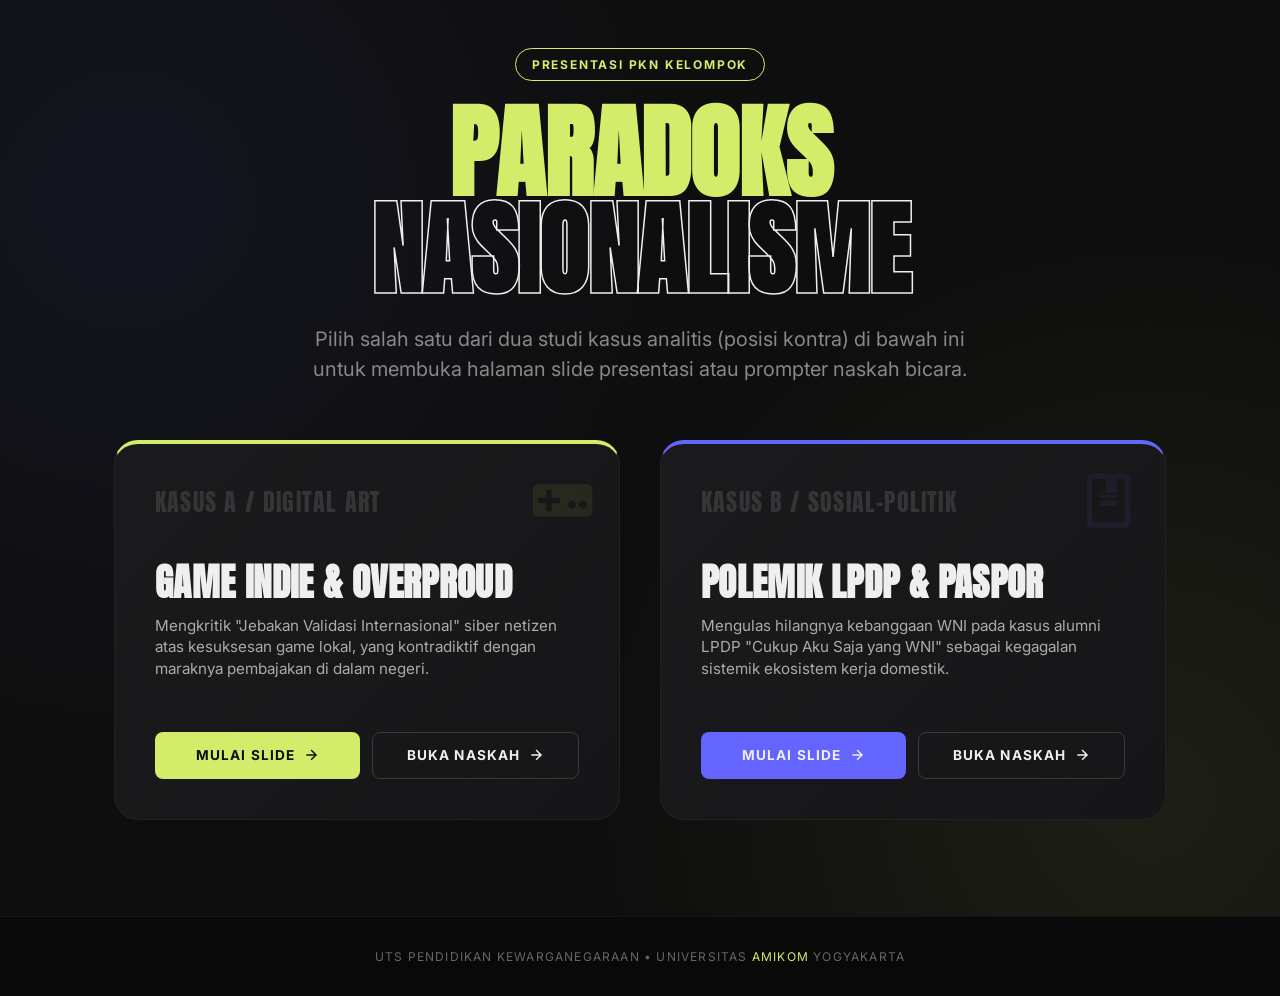
==== commit 08a94012: "feat: add PKN course materials, utilities, and leadership reflection documentation" ====
--- a/index.html
+++ b/index.html
@@ -52,8 +52,8 @@
       width: 100%;
       height: 100%;
       background-image: 
-        radial-gradient(circle at 20% 30%, rgba(100, 100, 255, 0.08) 0%, transparent 40%),
-        radial-gradient(circle at 80% 70%, rgba(211, 237, 107, 0.08) 0%, transparent 40%);
+        radial-gradient(circle at 10% 20%, rgba(100, 100, 255, 0.08) 0%, transparent 40%),
+        radial-gradient(circle at 90% 80%, rgba(211, 237, 107, 0.08) 0%, transparent 40%);
       pointer-events: none;
       z-index: 0;
     }
@@ -73,7 +73,7 @@
 
     header {
       text-align: center;
-      margin-bottom: 4rem;
+      margin-bottom: 3.5rem;
     }
 
     .badge {
@@ -110,7 +110,7 @@
     .subtitle {
       font-size: clamp(1rem, 2vw, 1.25rem);
       color: #888;
-      max-width: 650px;
+      max-width: 700px;
       margin: 0 auto;
       line-height: 1.5;
     }
@@ -118,11 +118,11 @@
     .grid-portal {
       display: grid;
       grid-template-columns: 1fr;
-      gap: 2rem;
-      margin-bottom: 4rem;
-    }
-
-    @media (min-width: 768px) {
+      gap: 2.5rem;
+      margin-bottom: 3rem;
+    }
+
+    @media (min-width: 850px) {
       .grid-portal {
         grid-template-columns: 1fr 1fr;
       }
@@ -131,15 +131,13 @@
     .card {
       background: var(--color-card-bg);
       border: 1px solid rgba(255, 255, 255, 0.05);
-      border-radius: 20px;
+      border-radius: 24px;
       padding: 2.5rem;
-      text-decoration: none;
-      color: var(--color-offwhite);
       transition: all 0.4s cubic-bezier(0.16, 1, 0.3, 1);
       display: flex;
       flex-direction: column;
       justify-content: space-between;
-      height: 320px;
+      min-height: 380px;
       position: relative;
       overflow: hidden;
     }
@@ -152,24 +150,24 @@
       width: 100%;
       height: 100%;
       background: linear-gradient(135deg, rgba(255,255,255,0.02) 0%, transparent 100%);
-      transition: opacity 0.4s ease;
+      pointer-events: none;
     }
 
     .card-num {
       font-family: var(--font-display);
       font-size: 1.5rem;
-      color: rgba(255, 255, 255, 0.15);
+      color: rgba(255, 255, 255, 0.12);
       letter-spacing: 0.05em;
     }
 
     .card-title {
       font-family: var(--font-display);
-      font-size: 2.5rem;
-      text-transform: uppercase;
-      line-height: 1;
-      margin-top: 2rem;
+      font-size: 2.3rem;
+      text-transform: uppercase;
+      line-height: 1.05;
+      margin-top: 1.5rem;
       margin-bottom: 0.75rem;
-      letter-spacing: 0.02em;
+      letter-spacing: 0.01em;
       transition: color 0.3s ease;
     }
 
@@ -181,53 +179,100 @@
       flex-grow: 1;
     }
 
-    .card-action {
+    /* Card buttons action layout */
+    .card-buttons {
+      display: flex;
+      flex-direction: column;
+      gap: 0.75rem;
+      width: 100%;
+      z-index: 2;
+    }
+
+    @media (min-width: 480px) {
+      .card-buttons {
+        flex-direction: row;
+      }
+    }
+
+    .btn {
+      flex: 1;
+      text-align: center;
+      text-decoration: none;
       font-size: 0.85rem;
       font-weight: 700;
       text-transform: uppercase;
-      letter-spacing: 0.1em;
-      display: flex;
+      letter-spacing: 0.08em;
+      padding: 0.9rem 1.2rem;
+      border-radius: 8px;
+      display: inline-flex;
       align-items: center;
+      justify-content: center;
       gap: 0.5rem;
-      transition: transform 0.3s ease;
-    }
-
-    .card-action svg {
+      transition: all 0.3s ease;
+      cursor: pointer;
+    }
+
+    .btn svg {
       width: 16px;
       height: 16px;
       fill: currentColor;
-      transition: transform 0.3s ease;
-    }
-
-    /* Individual Card Hover Effects */
-    .card-presentation:hover {
+      transition: transform 0.2s ease;
+    }
+
+    .btn:hover svg {
+      transform: translateX(3px);
+    }
+
+    /* Kasus A Styles */
+    .card-a {
+      border-top: 4px solid var(--color-lime);
+    }
+    .card-a:hover {
+      box-shadow: 0 12px 40px rgba(211, 237, 107, 0.05);
       border-color: var(--color-lime);
-      box-shadow: 0 10px 40px rgba(211, 237, 107, 0.08);
-      transform: translateY(-5px);
-    }
-    .card-presentation:hover .card-title {
+    }
+    .btn-slide-a {
+      background-color: var(--color-lime);
+      color: var(--color-dark);
+    }
+    .btn-slide-a:hover {
+      background-color: #c0d95b;
+      box-shadow: 0 4px 15px rgba(211, 237, 107, 0.2);
+    }
+    .btn-prompter-a {
+      border: 1px solid rgba(255, 255, 255, 0.15);
+      color: var(--color-offwhite);
+    }
+    .btn-prompter-a:hover {
+      background-color: rgba(255, 255, 255, 0.05);
+      border-color: var(--color-lime);
       color: var(--color-lime);
     }
-    .card-presentation:hover .card-action {
-      color: var(--color-lime);
-    }
-    .card-presentation:hover .card-action svg {
-      transform: translateX(5px);
-    }
-
-    .card-prompter:hover {
+
+    /* Kasus B Styles */
+    .card-b {
+      border-top: 4px solid var(--color-indigo);
+    }
+    .card-b:hover {
+      box-shadow: 0 12px 40px rgba(100, 100, 255, 0.08);
       border-color: var(--color-indigo);
-      box-shadow: 0 10px 40px rgba(100, 100, 255, 0.1);
-      transform: translateY(-5px);
-    }
-    .card-prompter:hover .card-title {
+    }
+    .btn-slide-b {
+      background-color: var(--color-indigo);
+      color: var(--color-offwhite);
+    }
+    .btn-slide-b:hover {
+      background-color: #5252db;
+      box-shadow: 0 4px 15px rgba(100, 100, 255, 0.3);
+    }
+    .btn-prompter-b {
+      border: 1px solid rgba(255, 255, 255, 0.15);
+      color: var(--color-offwhite);
+    }
+    .btn-prompter-b:hover {
+      background-color: rgba(255, 255, 255, 0.05);
+      border-color: var(--color-indigo);
       color: var(--color-indigo);
-    }
-    .card-prompter:hover .card-action {
-      color: var(--color-indigo);
-    }
-    .card-prompter:hover .card-action svg {
-      transform: translateX(5px);
     }
 
     /* Floating stamp decorator */
@@ -235,20 +280,16 @@
       position: absolute;
       right: 1.5rem;
       top: 1.5rem;
-      width: 70px;
-      height: 70px;
-      opacity: 0.15;
+      width: 65px;
+      height: 65px;
+      opacity: 0.08;
       pointer-events: none;
       transition: opacity 0.3s ease, transform 0.3s ease;
     }
 
-    .card-presentation:hover .floating-stamp {
-      opacity: 0.6;
-      transform: rotate(45deg);
-    }
-    .card-prompter:hover .floating-stamp {
-      opacity: 0.6;
-      transform: scale(1.1);
+    .card:hover .floating-stamp {
+      opacity: 0.25;
+      transform: scale(1.1) rotate(10deg);
     }
 
     footer {
@@ -273,50 +314,62 @@
 
   <div class="container">
     <header>
-      <div class="badge">UTS Kewarganegaraan</div>
+      <div class="badge">Presentasi PKN Kelompok</div>
       <h1>
         <span class="lime-highlight">Paradoks</span><br>
         <span class="outline">Nasionalisme</span>
       </h1>
       <p class="subtitle">
-        Dashboard navigasi presentasi kritis posisi kontra terkait topik "Rasa Bangga terhadap Negara Indonesia" berlatar studi kasus industri kreatif lokal.
+        Pilih salah satu dari dua studi kasus analitis (posisi kontra) di bawah ini untuk membuka halaman slide presentasi atau prompter naskah bicara.
       </p>
     </header>
 
     <div class="grid-portal">
-      <!-- Card 1: Slide Deck -->
-      <a href="presentation.html" class="card card-presentation">
-        <!-- Butterfly / Presentation Icon -->
+      <!-- KASUS A: Game Indie Mojiken -->
+      <div class="card card-a">
+        <!-- Game controller/Butterfly representation -->
         <svg class="floating-stamp" viewBox="0 0 24 24" fill="var(--color-lime)">
-          <path d="M12 2C6.48 2 2 6.48 2 12s4.48 10 10 10 10-4.48 10-10S17.52 2 12 2zm1 14.5c0 .8-.7 1.5-1.5 1.5s-1.5-.7-1.5-1.5.7-1.5 1.5-1.5 1.5.7 1.5 1.5zm-1-4.5c-.8 0-1.5-.7-1.5-1.5s.7-1.5 1.5-1.5 1.5.7 1.5 1.5-.7 1.5-1.5 1.5z"/>
+          <path d="M21 6H3c-1.1 0-2 .9-2 2v8c0 1.1.9 2 2 2h18c1.1 0 2-.9 2-2V8c0-1.1-.9-2-2-2zm-10 7H8v3H6v-3H3v-2h3V8h2v3h3v2zm4.5 2c-.83 0-1.5-.67-1.5-1.5s.67-1.5 1.5-1.5 1.5.67 1.5 1.5-.67 1.5-1.5 1.5zm4 0c-.83 0-1.5-.67-1.5-1.5s.67-1.5 1.5-1.5 1.5.67 1.5 1.5-.67 1.5-1.5 1.5z"/>
         </svg>
-        <span class="card-num">01 / SCREEN</span>
+        <span class="card-num">KASUS A / DIGITAL ART</span>
         <div>
-          <h2 class="card-title">Mulai Slide</h2>
-          <p class="card-desc">Buka slide presentasi web-based interaktif dengan scroll-snap snapping dan visual premium ala Good Secrets.</p>
+          <h2 class="card-title">Game Indie & Overproud</h2>
+          <p class="card-desc">Mengkritik "Jebakan Validasi Internasional" siber netizen atas kesuksesan game lokal, yang kontradiktif dengan maraknya pembajakan di dalam negeri.</p>
         </div>
-        <div class="card-action">
-          <span>Buka Presentasi</span>
-          <svg viewBox="0 0 24 24"><path d="M5 13h11.86l-5.43 5.43 1.42 1.42L21.14 12l-8.29-8.29-1.42 1.42L16.86 11H5v2z"/></svg>
+        <div class="card-buttons">
+          <a href="presentation_a.html" class="btn btn-slide-a">
+            <span>Mulai Slide</span>
+            <svg viewBox="0 0 24 24"><path d="M5 13h11.86l-5.43 5.43 1.42 1.42L21.14 12l-8.29-8.29-1.42 1.42L16.86 11H5v2z"/></svg>
+          </a>
+          <a href="prompter_a.html" class="btn btn-prompter-a">
+            <span>Buka Naskah</span>
+            <svg viewBox="0 0 24 24"><path d="M5 13h11.86l-5.43 5.43 1.42 1.42L21.14 12l-8.29-8.29-1.42 1.42L16.86 11H5v2z"/></svg>
+          </a>
         </div>
-      </a>
-
-      <!-- Card 2: Prompter -->
-      <a href="prompter.html" class="card card-prompter">
-        <!-- Mic / Prompter Icon -->
+      </div>
+
+      <!-- KASUS B: Beasiswa LPDP -->
+      <div class="card card-b">
+        <!-- Passport / Document representation -->
         <svg class="floating-stamp" viewBox="0 0 24 24" fill="var(--color-indigo)">
-          <path d="M12 2A3 3 0 0 0 9 5v6a3 3 0 0 0 6 0V5a3 3 0 0 0-3-3zm7 9a1 1 0 0 1-2 0 5 5 0 0 1-10 0 1 1 0 0 1-2 0 7 7 0 0 0 6 6.93V21h-3a1 1 0 0 0 0 2h8a1 1 0 0 0 0-2h-3v-3.07A7 7 0 0 0 19 11z"/>
+          <path d="M18 2H6c-1.1 0-2 .9-2 2v16c0 1.1.9 2 2 2h12c1.1 0 2-.9 2-2V4c0-1.1-.9-2-2-2zM9 4h2v5l-1-.75L9 9V4zm9 16H6V4h3v5c0 .55.45 1 1 1h4c.55 0 1-.45 1-1V4h3v16zm-3-6H9v-2h6v2zm0-3H9V9h6v2z"/>
         </svg>
-        <span class="card-num">02 / SCRIPT</span>
+        <span class="card-num">KASUS B / SOSIAL-POLITIK</span>
         <div>
-          <h2 class="card-title">Naskah Bicara</h2>
-          <p class="card-desc">Buka prompter pembicara yang mobile-friendly dengan filter naskah per pembicara (1 s.d 5) dan pengontrol ukuran teks.</p>
+          <h2 class="card-title">Polemik LPDP & Paspor</h2>
+          <p class="card-desc">Mengulas hilangnya kebanggaan WNI pada kasus alumni LPDP "Cukup Aku Saja yang WNI" sebagai kegagalan sistemik ekosistem kerja domestik.</p>
         </div>
-        <div class="card-action">
-          <span>Buka Prompter</span>
-          <svg viewBox="0 0 24 24"><path d="M5 13h11.86l-5.43 5.43 1.42 1.42L21.14 12l-8.29-8.29-1.42 1.42L16.86 11H5v2z"/></svg>
+        <div class="card-buttons">
+          <a href="presentation_b.html" class="btn btn-slide-b">
+            <span>Mulai Slide</span>
+            <svg viewBox="0 0 24 24"><path d="M5 13h11.86l-5.43 5.43 1.42 1.42L21.14 12l-8.29-8.29-1.42 1.42L16.86 11H5v2z"/></svg>
+          </a>
+          <a href="prompter_b.html" class="btn btn-prompter-b">
+            <span>Buka Naskah</span>
+            <svg viewBox="0 0 24 24"><path d="M5 13h11.86l-5.43 5.43 1.42 1.42L21.14 12l-8.29-8.29-1.42 1.42L16.86 11H5v2z"/></svg>
+          </a>
         </div>
-      </a>
+      </div>
     </div>
   </div>
 
